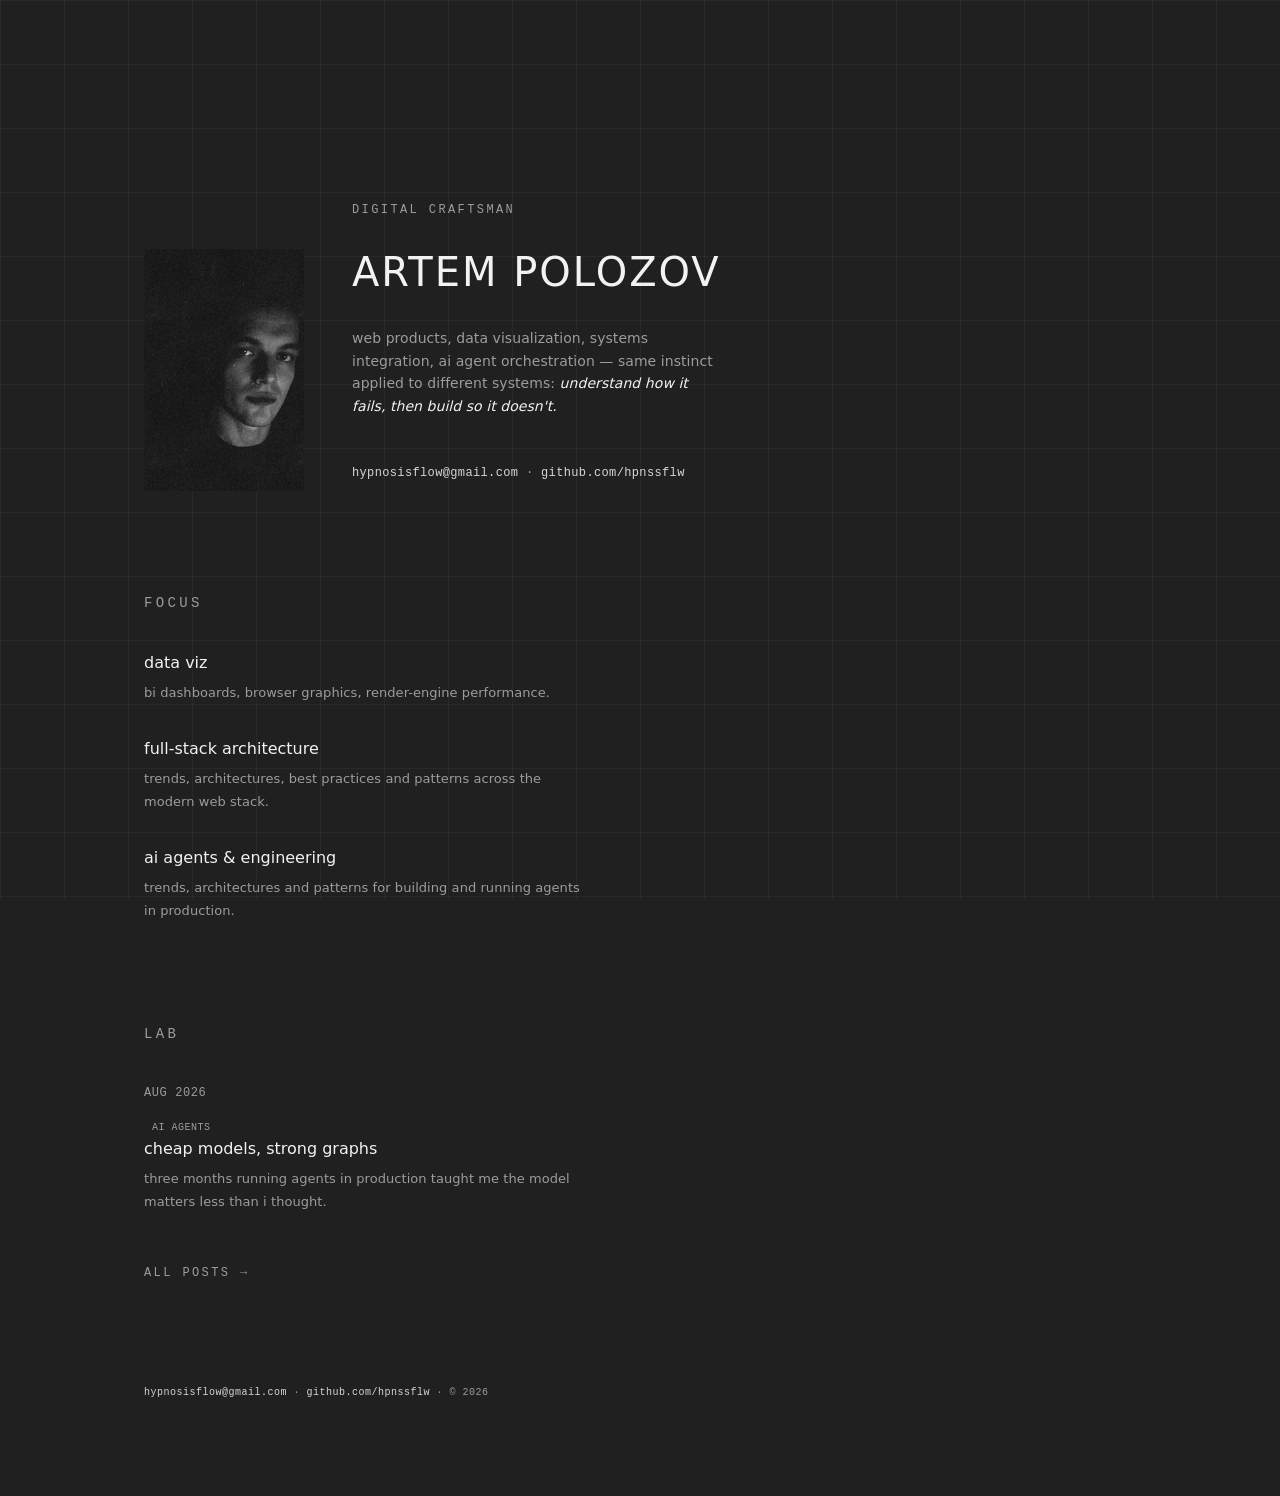
==== index.html @ 7be6c45e "Add AI AGENTS tag to LAB feed and post header Establish .tag styling and add 'AI AGENTS' tag to the " ====
<!DOCTYPE html>
<html lang="en">
<head>
  <meta charset="utf-8">
  <meta name="viewport" content="width=device-width, initial-scale=1">
  <title>Artem Polozov — Digital Craftsman</title>
  <meta name="description" content="Web products, data visualization, systems integration, AI agent orchestration.">
  <meta name="color-scheme" content="dark">
  <meta property="og:title" content="Artem Polozov — Digital Craftsman">
  <meta property="og:description" content="Web products, data visualization, systems integration, AI agent orchestration.">
  <meta property="og:type" content="website">
  <link rel="stylesheet" href="styles.css">
</head>
<body class="home">

  <section id="hero">
    <div class="wrap hero-layout">
      <img class="portrait" src="photo.jpg" width="1242" height="1876" alt="Artem Polozov">
      <div class="hero-body">
        <p class="role">Digital Craftsman</p>
        <h1>Artem Polozov</h1>
        <p class="hero-text">
          Web products, data visualization, systems integration, AI agent
          orchestration — same instinct applied to different systems:
          <span class="accent">understand how it fails, then build so it doesn't.</span>
        </p>
        <p class="contact mono">
          <a href="mailto:hypnosisflow@gmail.com">hypnosisflow@gmail.com</a>
          ·
          <a href="https://github.com/hpnssflw">github.com/hpnssflw</a>
        </p>
      </div>
    </div>
  </section>

  <section id="focus">
    <div class="wrap">
      <p class="section-label">FOCUS</p>
      <ul class="topics">
        <li>
          <span class="topic-name">Data Viz</span>
          <span class="topic-gloss">BI dashboards, browser graphics, render-engine performance.</span>
        </li>
        <li>
          <span class="topic-name">Full-Stack Architecture</span>
          <span class="topic-gloss">trends, architectures, best practices and patterns across the modern web stack.</span>
        </li>
        <li>
          <span class="topic-name">AI Agents &amp; Engineering</span>
          <span class="topic-gloss">trends, architectures and patterns for building and running agents in production.</span>
        </li>
      </ul>
    </div>
  </section>

  <section id="lab">
    <div class="wrap">
      <p class="section-label"><a href="lab/">LAB</a></p>
      <ul class="feed">
        <li>
          <a href="lab/cheap-models-strong-graphs.html">
            <span class="mono date">AUG 2026</span><span class="mono tag">AI AGENTS</span>
            <span class="title">Cheap Models, Strong Graphs</span>
            <span class="excerpt">Three months running agents in production taught me the model matters less than I thought.</span>
          </a>
        </li>
        <!-- следующие посты добавляются сюда же, тем же паттерном -->
      </ul>
      <a href="lab/" class="all-posts">All posts →</a>
    </div>
  </section>

  <footer>
    <div class="wrap">
      <p class="mono">
        <a href="mailto:hypnosisflow@gmail.com">hypnosisflow@gmail.com</a>
        ·
        <a href="https://github.com/hpnssflw">github.com/hpnssflw</a>
        ·
        © 2026
      </p>
    </div>
  </footer>

</body>
</html>
---- styles.css ----
/* ---------------------------------------------------------------
   Digital Craftsman — Artem Polozov
   Design tokens + layout. No framework, no build step.

   Case system — every string is either UPPERCASE or lowercase, never
   Title Case or Sentence case:
     UPPERCASE  → meta and system chrome: labels, dates, navigation
     lowercase  → content: name, prose, post titles, excerpts
   The transform is presentational only. Markup keeps correct capitals
   so titles, alt text and copied text stay properly cased.
   --------------------------------------------------------------- */

:root {
  --bg: #202020;
  --text: #d6d6d6;
  --text-strong: #f2f2f2;
  --muted: #9c9c9c;

  --font-sans: "Inter", -apple-system, BlinkMacSystemFont, "Helvetica Neue",
    "Segoe UI", system-ui, sans-serif;
  --font-mono: "JetBrains Mono", "IBM Plex Mono", ui-monospace,
    SFMono-Regular, "SF Mono", Menlo, Consolas, monospace;

  /* Thin end of the system stack: Segoe UI Light / Helvetica Neue Light.
     200 degrades to the nearest available weight where Thin is absent.
     Reserved for the hero h1 only — everything else reads better at
     normal weight, especially the small mono meta text. */
  --w-thin: 200;
  --w-light: 300;
  --w-normal: 400;

  /* One scale, used everywhere below instead of ad hoc rem/px values.
     Content text sits under 13px throughout (10 · 12); display type —
     the post headline — keeps the larger steps so it still reads as a
     headline. The hero has its own smaller pair below: it sits above
     the fold on every page, so it doesn't need post-headline size to
     carry weight. */
  --fs-2xs: 0.625rem; /* 10 — mono meta: labels, dates, back links */
  --fs-xs: 0.75rem;   /* 12 — role, contact, feed title/excerpt, body copy */
  --fs-md: 1.25rem;   /* 20 — post subtitle */
  --fs-lg: 1.5rem;    /* 24 — post h1 */

  --fs-hero-lead: 0.875rem; /* 14 — hero lead paragraph */
  --fs-hero-name: 2.5rem;   /* 40 — hero h1 on desktop */
  --fs-hero-name-sm: 1.75rem; /* 28 — hero h1 on mobile */

  --measure: 640px;       /* reading column: lab index, post pages */
  --measure-wide: 1040px; /* home page: the 2x hero needs the room */
  --gutter: 24px;
}

* {
  box-sizing: border-box;
}

html {
  font-size: 16px;
  -webkit-text-size-adjust: 100%;
}

body {
  margin: 0;
  background-color: var(--bg);
  background-image: url("assets/grid-texture.svg");
  background-repeat: repeat;
  background-attachment: fixed;
  color: var(--text);
  font-family: var(--font-sans);
  font-size: var(--fs-xs);
  line-height: 1.75;
  font-weight: var(--w-normal);
  letter-spacing: 0.005em;
  -webkit-font-smoothing: antialiased;
  text-rendering: optimizeLegibility;
}

/* Pages inside /lab/ resolve the texture one level up. */
body.subpage {
  background-image: url("../assets/grid-texture.svg");
}

/* --- Shared primitives ---------------------------------------- */

.wrap {
  max-width: var(--measure);
  margin: 0 auto;
  padding: 0 var(--gutter);
}

/* The home page widens every section together — hero, feed and footer — so
   they keep a common left edge. Inner blocks stay constrained by their own
   max-width, so line length never follows the container. */
body.home .wrap {
  max-width: var(--measure-wide);
}

.mono {
  font-family: var(--font-mono);
  font-size: var(--fs-2xs);
  font-weight: var(--w-normal);
  letter-spacing: 0.05em;
}

a {
  color: inherit;
  text-decoration: none;
  transition: color 0.25s ease, outline-color 0.25s ease;
}

a:hover,
a:focus-visible {
  text-decoration: underline;
  text-underline-offset: 0.3em;
  text-decoration-thickness: 1px;
}

a:focus-visible {
  outline: 1px solid var(--muted);
  outline-offset: 4px;
}

/* UPPERCASE — meta: labels, dates, navigation */

.section-label,
#hero .role,
#hero h1,
.feed .date,
.post .date,
.all-posts,
.post .back {
  text-transform: uppercase;
}

.section-label {
  font-family: var(--font-mono);
  font-size: 0.875rem; /* 14 */
  font-weight: var(--w-normal);
  letter-spacing: 0.24em;
  color: var(--muted);
  margin: 0 0 36px;
}

/* lowercase — content: prose, titles, excerpts */

#hero .hero-text,
.feed .title,
.feed .excerpt,
.post h1,
.post .subtitle,
.post .body {
  text-transform: lowercase;
}

/* --- Hero ------------------------------------------------------ */

#hero {
  padding: 200px 0 100px;
}

@keyframes fade-in-up {
  from {
    opacity: 0;
    transform: translateY(10px);
  }
  to {
    opacity: 1;
    transform: translateY(0);
  }
}

/* One-shot entrance on load, staggered top to bottom. `both` holds the
   0%/100% state outside the animation's active range so nothing flashes
   unstyled before it starts or snaps back after it ends. */
#hero .role,
#hero h1,
#hero .hero-text,
#hero .contact,
#hero .portrait {
  animation: fade-in-up 0.7s cubic-bezier(0.16, 1, 0.3, 1) both;
}

#hero .role {
  animation-delay: 0s;
}

#hero .portrait {
  animation-delay: 0.05s;
}

#hero h1 {
  animation-delay: 0.1s;
}

#hero .hero-text {
  animation-delay: 0.2s;
}

#hero .contact {
  animation-delay: 0.3s;
}

/* Portrait left, text right, on one grid so the image can span exactly
   from the name to the contacts. `display: contents` on .hero-body lets
   its children become grid items without changing the markup.

   Row map:  1 role · 2 name · 3 description · 4 contacts
   The portrait occupies column 1, rows 2–4 — flush with the name at top,
   flush with the contact line at bottom. */
.hero-layout {
  display: grid;
  grid-template-columns: auto minmax(0, 1fr);
  column-gap: 48px;
}

.hero-body {
  display: contents;
}

/* Vertical rhythm moves onto the rows the portrait spans, so the image
   ends level with the text instead of hanging below a trailing margin. */
#hero .role {
  grid-column: 2;
  grid-row: 1;
  font-family: var(--font-mono);
  font-size: var(--fs-xs);
  font-weight: var(--w-normal);
  letter-spacing: 0.2em;
  color: var(--muted);
  margin: 0 0 28px;
}

#hero h1 {
  grid-column: 2;
  grid-row: 2;
  font-size: var(--fs-hero-name);
  line-height: 1.15;
  font-weight: var(--w-thin);
  letter-spacing: 0.05em;
  color: var(--text-strong);
  margin: 0 0 26px;
}

#hero .hero-text {
  grid-column: 2;
  grid-row: 3;
  margin: 0;
  font-size: var(--fs-hero-lead);
  line-height: 1.6;
  max-width: 26em;
  color: var(--muted);
}

/* The only accent the monochrome palette allows: the lead-in drops to
   muted, the thesis stays at full strength and turns italic. Contrast of
   value and slope, not of hue. Weight stays light — italic already carries
   the emphasis, and bolding it as well would fight the thin setting. */
.accent {
  color: var(--text-strong);
  font-style: italic;
}

#hero .contact {
  grid-column: 2;
  grid-row: 4;
  margin: 40px 0 0;
  font-size: var(--fs-xs);
  letter-spacing: 0.03em;
}

/* Height comes from the rows it spans, so it always matches the text block.
   grayscale() keeps the page monochrome. */
#hero .portrait {
  grid-column: 1;
  grid-row: 2 / 5;
  align-self: stretch;
  display: block;
  width: 160px;
  height: 100%;
  object-fit: cover;
  object-position: 68% 40%;
  filter: grayscale(1) contrast(1.05);
  transition: transform 0.5s cubic-bezier(0.16, 1, 0.3, 1), filter 0.5s ease;
}

#hero .portrait:hover {
  transform: scale(1.015);
  filter: grayscale(1) contrast(1.1);
}

#hero .contact {
  color: var(--muted);
}

#hero .contact a {
  color: var(--text);
}

/* --- LAB feed -------------------------------------------------- */

#lab {
  padding-bottom: 100px;
}

/* Feed as its own page (/lab/) — needs top air the hero normally provides. */
#lab.standalone {
  padding-top: 140px;
}

.feed {
  list-style: none;
  margin: 0 0 48px;
  padding: 0;
}

.feed li + li {
  margin-top: 48px;
}

.feed a {
  display: block;
  transition: transform 0.3s ease;
}

.feed a:hover,
.feed a:focus-visible {
  text-decoration: none;
  transform: translateX(4px);
}

.feed .date {
  display: block;
  font-size: var(--fs-xs);
  color: var(--muted);
  margin-bottom: 12px;
}

.tag {
  color: var(--muted);
}

.feed .date + .tag,
.post .date + .tag {
  margin-left: 8px;
}

.feed .title {
  display: block;
  font-size: 1rem; /* 16 — a step up from the base 12px content tier */
  font-weight: var(--w-normal);
  letter-spacing: 0;
  color: var(--text-strong);
  line-height: 1.45;
  margin-bottom: 8px;
}

.feed a:hover .title,
.feed a:focus-visible .title {
  text-decoration: underline;
  text-underline-offset: 0.3em;
  text-decoration-thickness: 1px;
}

.feed .excerpt {
  display: block;
  font-size: 0.8125rem; /* 13 */
  color: var(--muted);
  max-width: 34em;
}

.all-posts {
  font-family: var(--font-mono);
  font-size: var(--fs-xs);
  font-weight: var(--w-normal);
  letter-spacing: 0.2em;
  color: var(--muted);
}

/* --- FOCUS ------------------------------------------------------ */

#focus {
  padding-bottom: 100px;
}

.topics {
  list-style: none;
  margin: 0;
  padding: 0;
}

.topics li + li {
  margin-top: 32px;
}

.topic-name {
  display: block;
  font-size: 1rem; /* 16 — matches .feed .title */
  font-weight: var(--w-normal);
  letter-spacing: 0;
  color: var(--text-strong);
  line-height: 1.45;
  margin-bottom: 8px;
  text-transform: lowercase;
}

.topic-gloss {
  display: block;
  font-size: 0.8125rem; /* 13 — matches .feed .excerpt */
  color: var(--muted);
  max-width: 34em;
  text-transform: lowercase;
}

/* --- Post ------------------------------------------------------ */

.post {
  padding: 140px 0 160px;
}

.post .date {
  color: var(--muted);
  margin: 0 0 26px;
}

.post h1 {
  font-size: var(--fs-lg);
  line-height: 1.3;
  font-weight: var(--w-thin);
  letter-spacing: -0.005em;
  color: var(--text-strong);
  margin: 0 0 20px;
}

.post .subtitle {
  font-size: var(--fs-md);
  color: var(--muted);
  margin: 0 0 72px;
  max-width: 34em;
}

.post .body h2 {
  font-size: var(--fs-xs);
  font-weight: var(--w-normal);
  letter-spacing: 0.01em;
  color: var(--text-strong);
  line-height: 1.5;
  margin: 64px 0 16px;
}

/* The numeral is meta, so it stays uppercase-tier styling inside a
   lowercase heading. */
.post .body h2 .num {
  font-family: var(--font-mono);
  font-size: var(--fs-2xs);
  font-weight: var(--w-normal);
  letter-spacing: 0.14em;
  color: var(--muted);
  margin-right: 14px;
}

.post .body p {
  margin: 0 0 20px;
}

.post .body ul {
  margin: 0 0 20px;
  padding-left: 1.2em;
}

.post .body li {
  margin-bottom: 8px;
}

.post .body code {
  font-family: var(--font-mono);
  font-size: 0.875em;
  font-weight: var(--w-normal);
  color: var(--text-strong);
}

.post .body em {
  font-style: italic;
  color: var(--text-strong);
}

.post .back {
  display: inline-block;
  margin-top: 88px;
  font-family: var(--font-mono);
  font-size: var(--fs-2xs);
  font-weight: var(--w-normal);
  letter-spacing: 0.2em;
  color: var(--muted);
}

/* --- Footer ---------------------------------------------------- */

footer {
  padding-bottom: 96px;
}

footer p {
  margin: 0;
  color: var(--muted);
}

footer a {
  color: var(--text);
}

/* --- Mobile ---------------------------------------------------- */

@media (max-width: 640px) {
  :root {
    --gutter: 20px;
  }

  #hero {
    padding: 112px 0 64px;
  }

  /* Not enough width for two columns — the grid collapses back to normal
     flow and the portrait returns to a fixed crop above the text. */
  .hero-layout {
    display: block;
  }

  .hero-body {
    display: block;
  }

  #hero .portrait {
    width: 68px;
    height: 88px;
    margin: 0 0 30px;
  }

  #hero .role {
    letter-spacing: 0.18em;
    margin-bottom: 18px;
  }

  #hero h1 {
    font-size: var(--fs-hero-name-sm);
    margin-bottom: 18px;
  }

  #hero .contact {
    margin-top: 34px;
  }

  #lab {
    padding-bottom: 64px;
  }

  #lab.standalone {
    padding-top: 88px;
  }

  .feed li + li {
    margin-top: 40px;
  }

  .post {
    padding: 88px 0 96px;
  }

  .post h1 {
    font-size: var(--fs-md);
  }

  .post .subtitle {
    margin-bottom: 56px;
  }

  footer {
    padding-bottom: 64px;
  }
}

/* --- Motion -------------------------------------------------------- */

@media (prefers-reduced-motion: reduce) {
  * {
    animation-duration: 0.01ms !important;
    animation-delay: 0s !important;
    transition-duration: 0.01ms !important;
  }
}
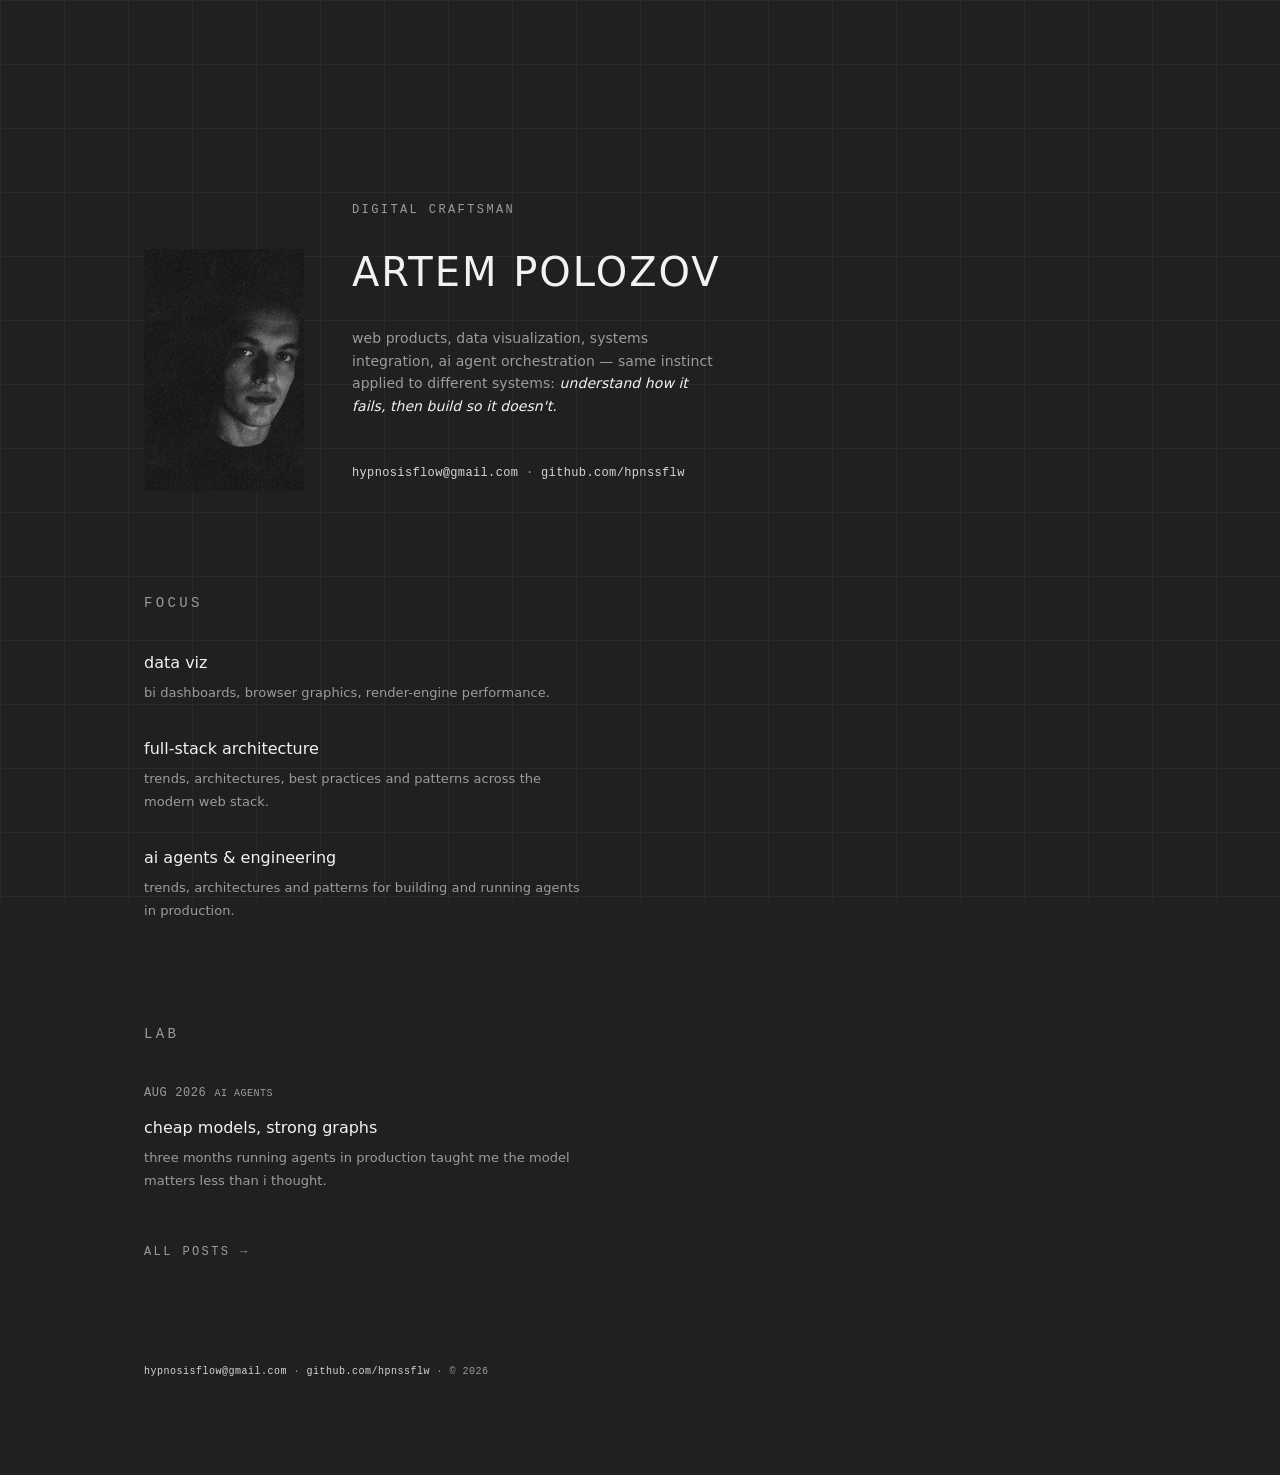
==== commit 9fd0bec3: "Fix tag rendering and case enforcement in LAB feed Fixed two issues from code review: 1. Date and ta" ====
--- a/index.html
+++ b/index.html
@@ -59,7 +59,7 @@
       <ul class="feed">
         <li>
           <a href="lab/cheap-models-strong-graphs.html">
-            <span class="mono date">AUG 2026</span><span class="mono tag">AI AGENTS</span>
+            <span class="meta"><span class="mono date">AUG 2026</span><span class="mono tag">AI AGENTS</span></span>
             <span class="title">Cheap Models, Strong Graphs</span>
             <span class="excerpt">Three months running agents in production taught me the model matters less than I thought.</span>
           </a>
--- a/styles.css
+++ b/styles.css
@@ -127,7 +127,8 @@
 .feed .date,
 .post .date,
 .all-posts,
-.post .back {
+.post .back,
+.tag {
   text-transform: uppercase;
 }
 
@@ -328,9 +329,14 @@
 }
 
 .feed .date {
-  display: block;
   font-size: var(--fs-xs);
   color: var(--muted);
+}
+
+.feed .meta {
+  display: flex;
+  align-items: baseline;
+  gap: 8px;
   margin-bottom: 12px;
 }
 
@@ -338,7 +344,6 @@
   color: var(--muted);
 }
 
-.feed .date + .tag,
 .post .date + .tag {
   margin-left: 8px;
 }
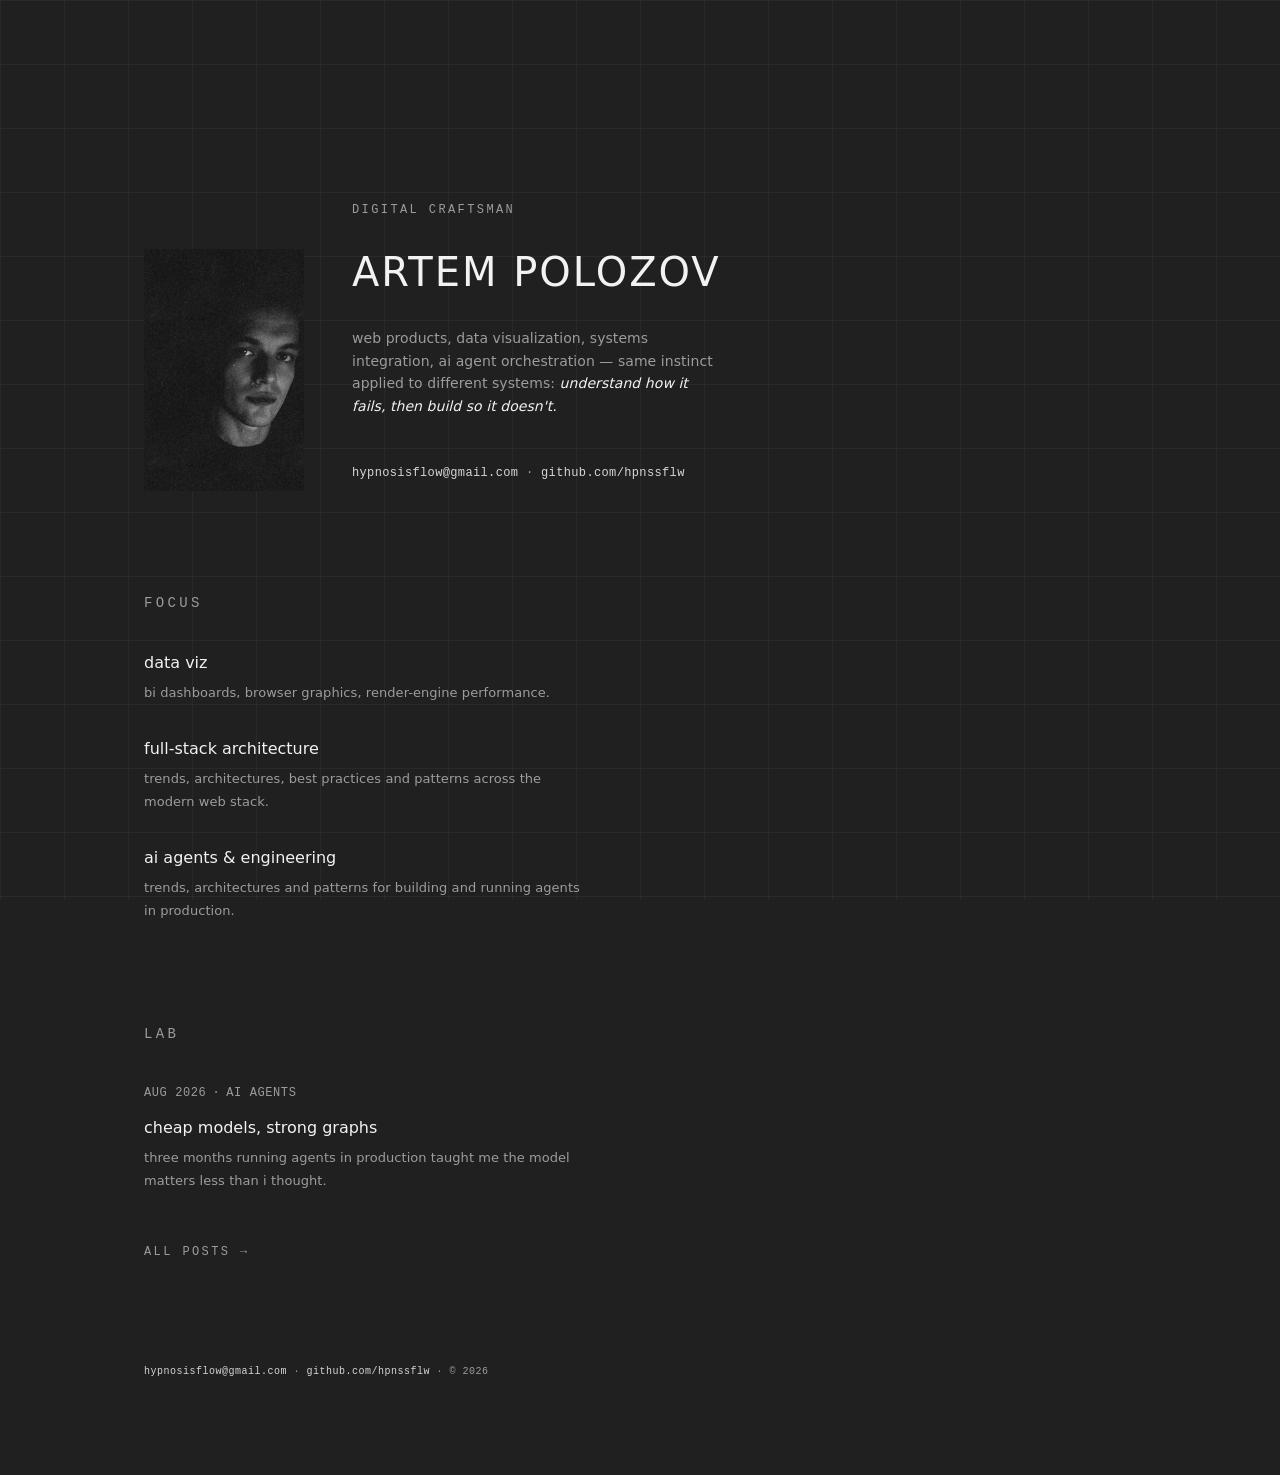
==== commit 2fd75296: "Fix LAB tag separator, feed font-size mismatch, FOCUS case system and mobile spacing - Add a middot " ====
--- a/index.html
+++ b/index.html
@@ -59,7 +59,7 @@
       <ul class="feed">
         <li>
           <a href="lab/cheap-models-strong-graphs.html">
-            <span class="meta"><span class="mono date">AUG 2026</span><span class="mono tag">AI AGENTS</span></span>
+            <span class="meta"><span class="mono date">AUG 2026</span><span class="mono sep">·</span><span class="mono tag">AI AGENTS</span></span>
             <span class="title">Cheap Models, Strong Graphs</span>
             <span class="excerpt">Three months running agents in production taught me the model matters less than I thought.</span>
           </a>
--- a/styles.css
+++ b/styles.css
@@ -148,7 +148,9 @@
 .feed .excerpt,
 .post h1,
 .post .subtitle,
-.post .body {
+.post .body,
+.topic-name,
+.topic-gloss {
   text-transform: lowercase;
 }
 
@@ -336,16 +338,27 @@
 .feed .meta {
   display: flex;
   align-items: baseline;
-  gap: 8px;
+  gap: 6px;
   margin-bottom: 12px;
 }
 
+/* Tag rides at the same size as the date it sits next to — .feed .date
+   wins fs-xs by specificity above, so .tag and .sep need the same bump
+   here or they'd render smaller (10px .mono default) next to a 12px date. */
+.feed .meta .tag,
+.feed .meta .sep {
+  font-size: var(--fs-xs);
+}
+
 .tag {
   color: var(--muted);
 }
 
-.post .date + .tag {
-  margin-left: 8px;
+/* "·" between date and tag — same muted mono treatment as the date/tag
+   spans it sits between (see hero contact line / footer for the same
+   separator convention on plain, non-mono text). */
+.sep {
+  color: var(--muted);
 }
 
 .feed .title {
@@ -404,7 +417,6 @@
   color: var(--text-strong);
   line-height: 1.45;
   margin-bottom: 8px;
-  text-transform: lowercase;
 }
 
 .topic-gloss {
@@ -412,7 +424,6 @@
   font-size: 0.8125rem; /* 13 — matches .feed .excerpt */
   color: var(--muted);
   max-width: 34em;
-  text-transform: lowercase;
 }
 
 /* --- Post ------------------------------------------------------ */
@@ -423,6 +434,15 @@
 
 .post .date {
   color: var(--muted);
+}
+
+/* Same flat date + sep + tag pattern as .feed .meta, just block instead of
+   flex-in-a-link; carries the margin-bottom the old single .date <p> used
+   to own. */
+.post .meta {
+  display: flex;
+  align-items: baseline;
+  gap: 6px;
   margin: 0 0 26px;
 }
 
@@ -553,6 +573,14 @@
     margin-top: 34px;
   }
 
+  #focus {
+    padding-bottom: 64px;
+  }
+
+  .topics li + li {
+    margin-top: 24px;
+  }
+
   #lab {
     padding-bottom: 64px;
   }
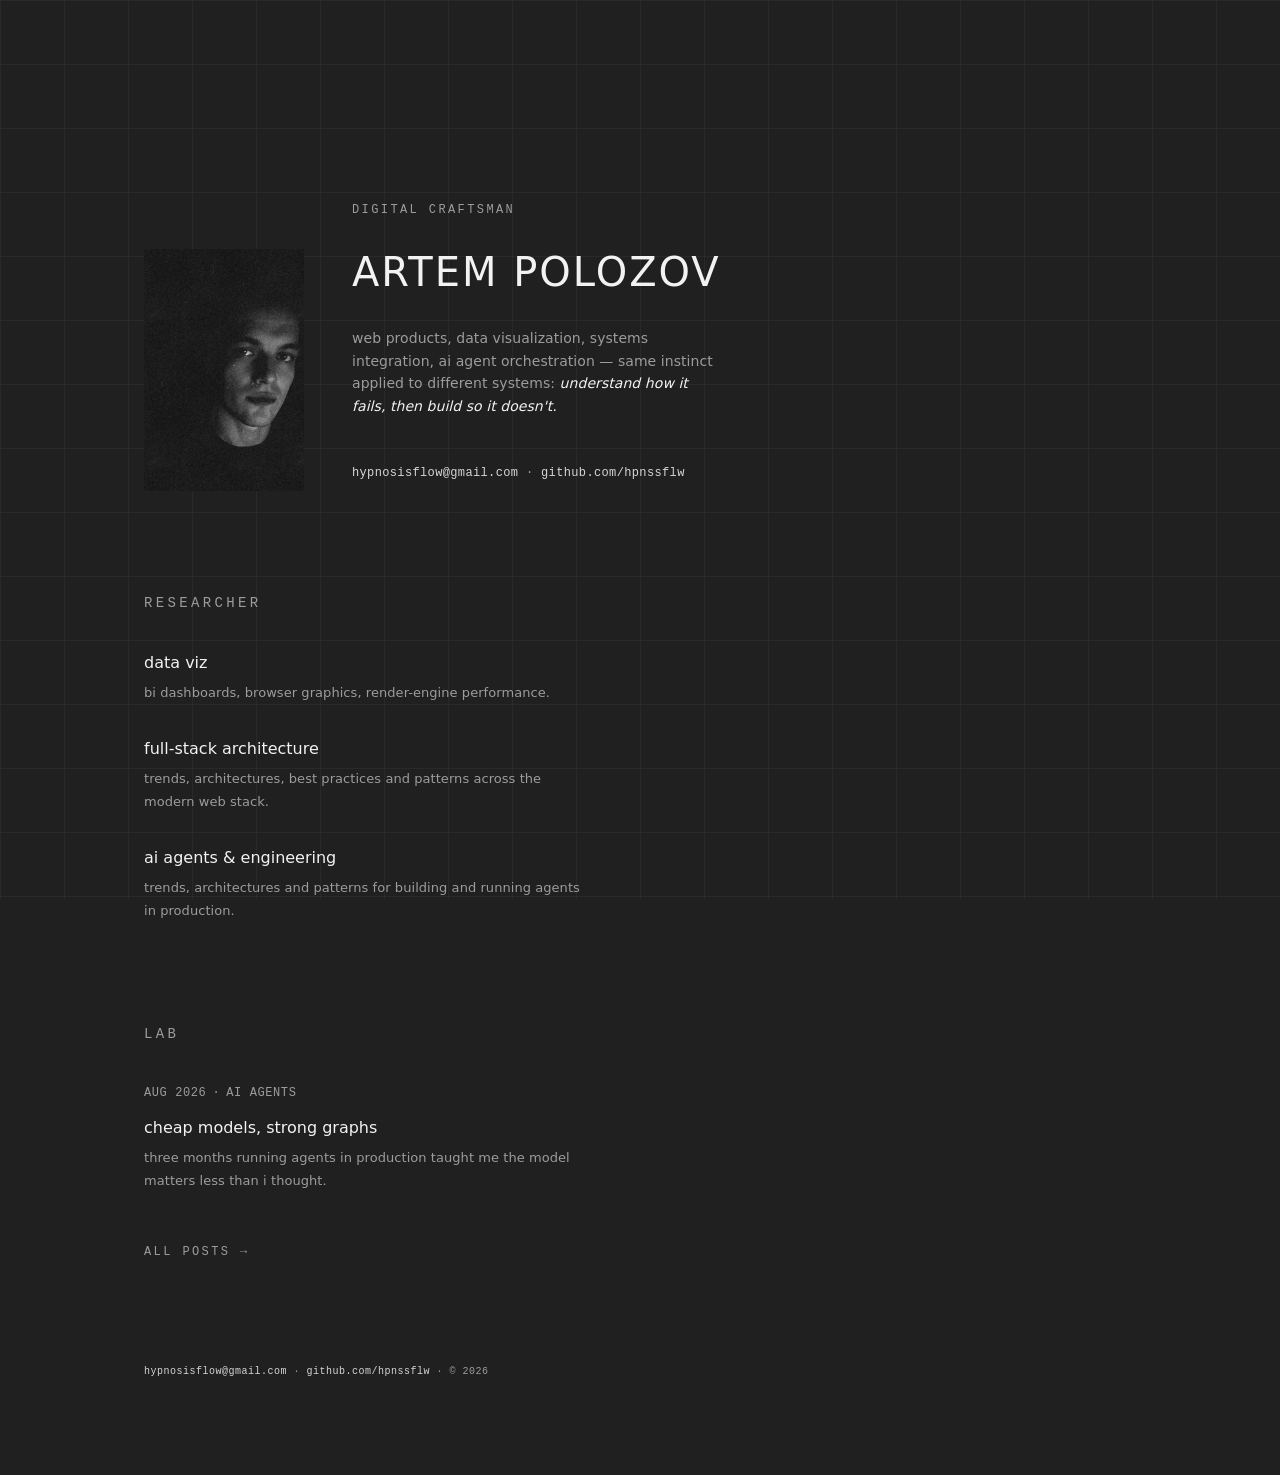
==== commit 99e554ac: "Rename FOCUS section to RESEARCHER Renames the section id, URL path (/focus/ -> /researcher/), page " ====
--- a/index.html
+++ b/index.html
@@ -33,9 +33,9 @@
     </div>
   </section>
 
-  <section id="focus">
+  <section id="researcher">
     <div class="wrap">
-      <p class="section-label">FOCUS</p>
+      <p class="section-label"><a href="researcher/">RESEARCHER</a></p>
       <ul class="topics">
         <li>
           <span class="topic-name">Data Viz</span>
--- a/styles.css
+++ b/styles.css
@@ -74,7 +74,7 @@
   text-rendering: optimizeLegibility;
 }
 
-/* Pages inside /lab/ resolve the texture one level up. */
+/* Pages one level down (/lab/, /researcher/) resolve the texture one level up. */
 body.subpage {
   background-image: url("../assets/grid-texture.svg");
 }
@@ -393,10 +393,16 @@
   color: var(--muted);
 }
 
-/* --- FOCUS ------------------------------------------------------ */
-
-#focus {
+/* --- RESEARCHER -------------------------------------------------- */
+
+#researcher {
   padding-bottom: 100px;
+}
+
+/* Standalone page (/researcher/) — needs top air the hero normally provides.
+   Same pattern as #lab.standalone. */
+#researcher.standalone {
+  padding-top: 140px;
 }
 
 .topics {
@@ -430,6 +436,14 @@
 
 .post {
   padding: 140px 0 160px;
+}
+
+/* The plan article is nested inside #researcher.standalone, not a standalone
+   page of its own — it doesn't need .post's page-level vertical padding,
+   just separation from the topics list above it. */
+.post.plan {
+  padding: 0;
+  margin: 96px 0 64px;
 }
 
 .post .date {
@@ -573,8 +587,12 @@
     margin-top: 34px;
   }
 
-  #focus {
+  #researcher {
     padding-bottom: 64px;
+  }
+
+  #researcher.standalone {
+    padding-top: 88px;
   }
 
   .topics li + li {
@@ -595,6 +613,10 @@
 
   .post {
     padding: 88px 0 96px;
+  }
+
+  .post.plan {
+    margin: 56px 0 40px;
   }
 
   .post h1 {
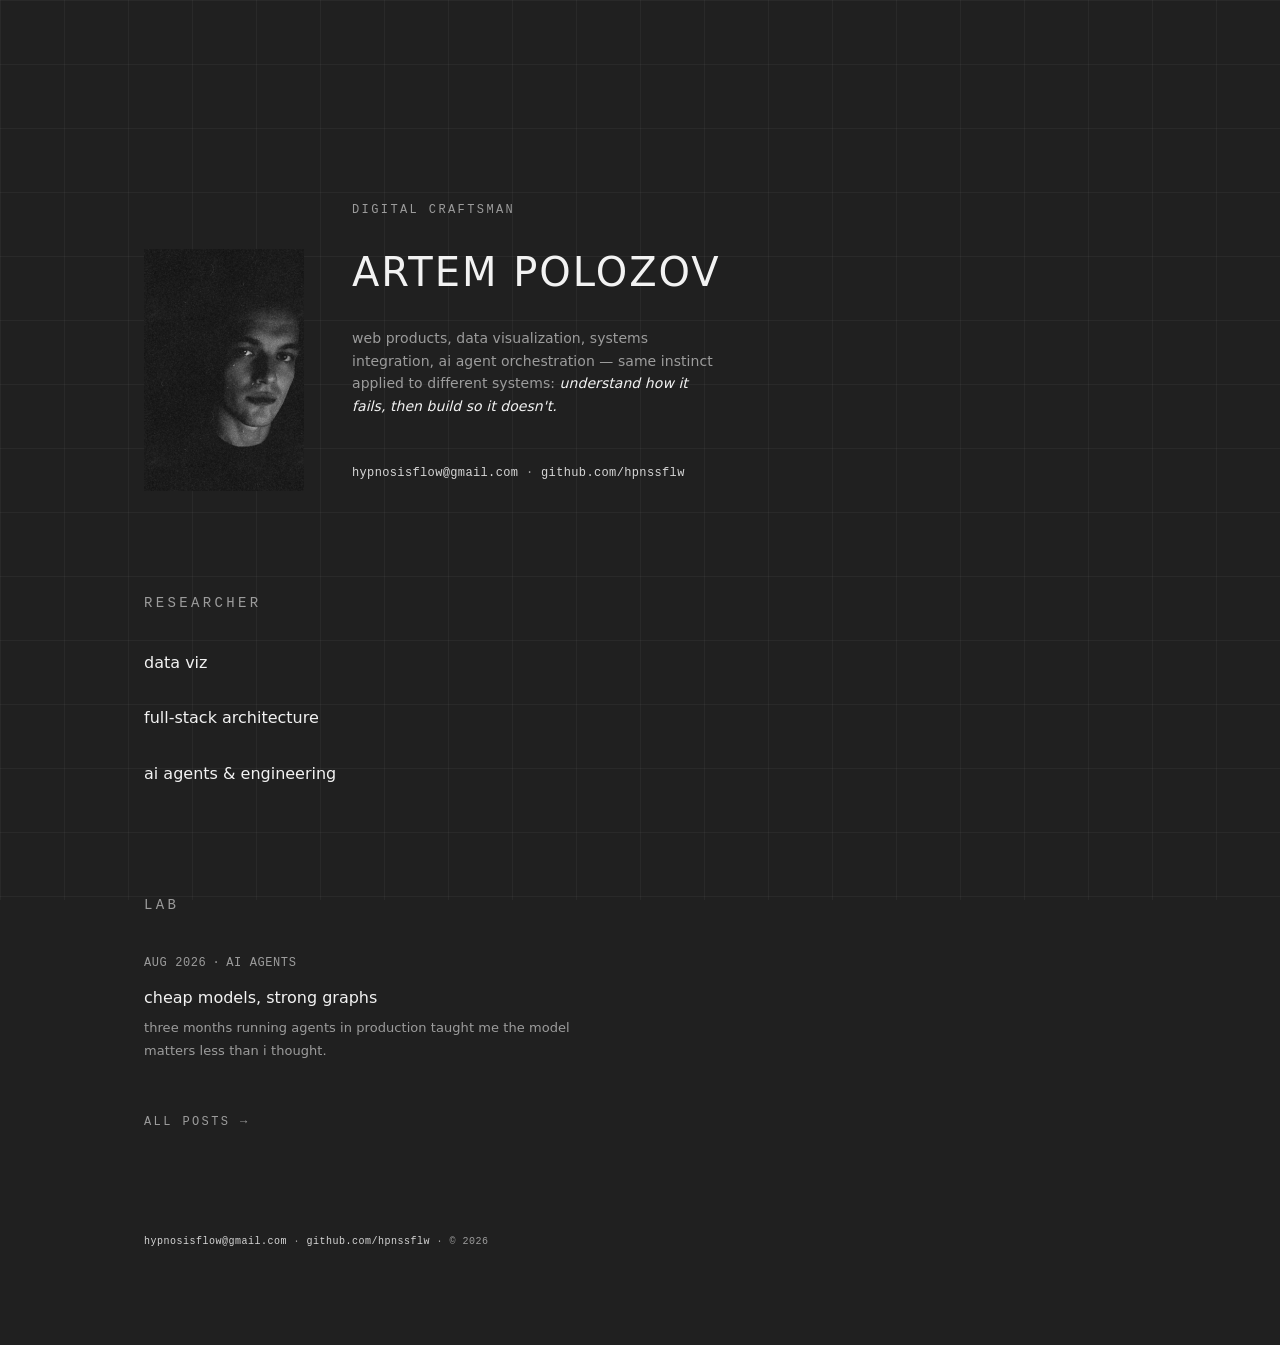
==== commit 4cdcd766: "Simplify homepage topics to headers, link AI Agents to /researcher/ Drops the gloss line from each h" ====
--- a/index.html
+++ b/index.html
@@ -39,15 +39,12 @@
       <ul class="topics">
         <li>
           <span class="topic-name">Data Viz</span>
-          <span class="topic-gloss">BI dashboards, browser graphics, render-engine performance.</span>
         </li>
         <li>
           <span class="topic-name">Full-Stack Architecture</span>
-          <span class="topic-gloss">trends, architectures, best practices and patterns across the modern web stack.</span>
         </li>
         <li>
-          <span class="topic-name">AI Agents &amp; Engineering</span>
-          <span class="topic-gloss">trends, architectures and patterns for building and running agents in production.</span>
+          <a class="topic-name" href="researcher/">AI Agents &amp; Engineering</a>
         </li>
       </ul>
     </div>
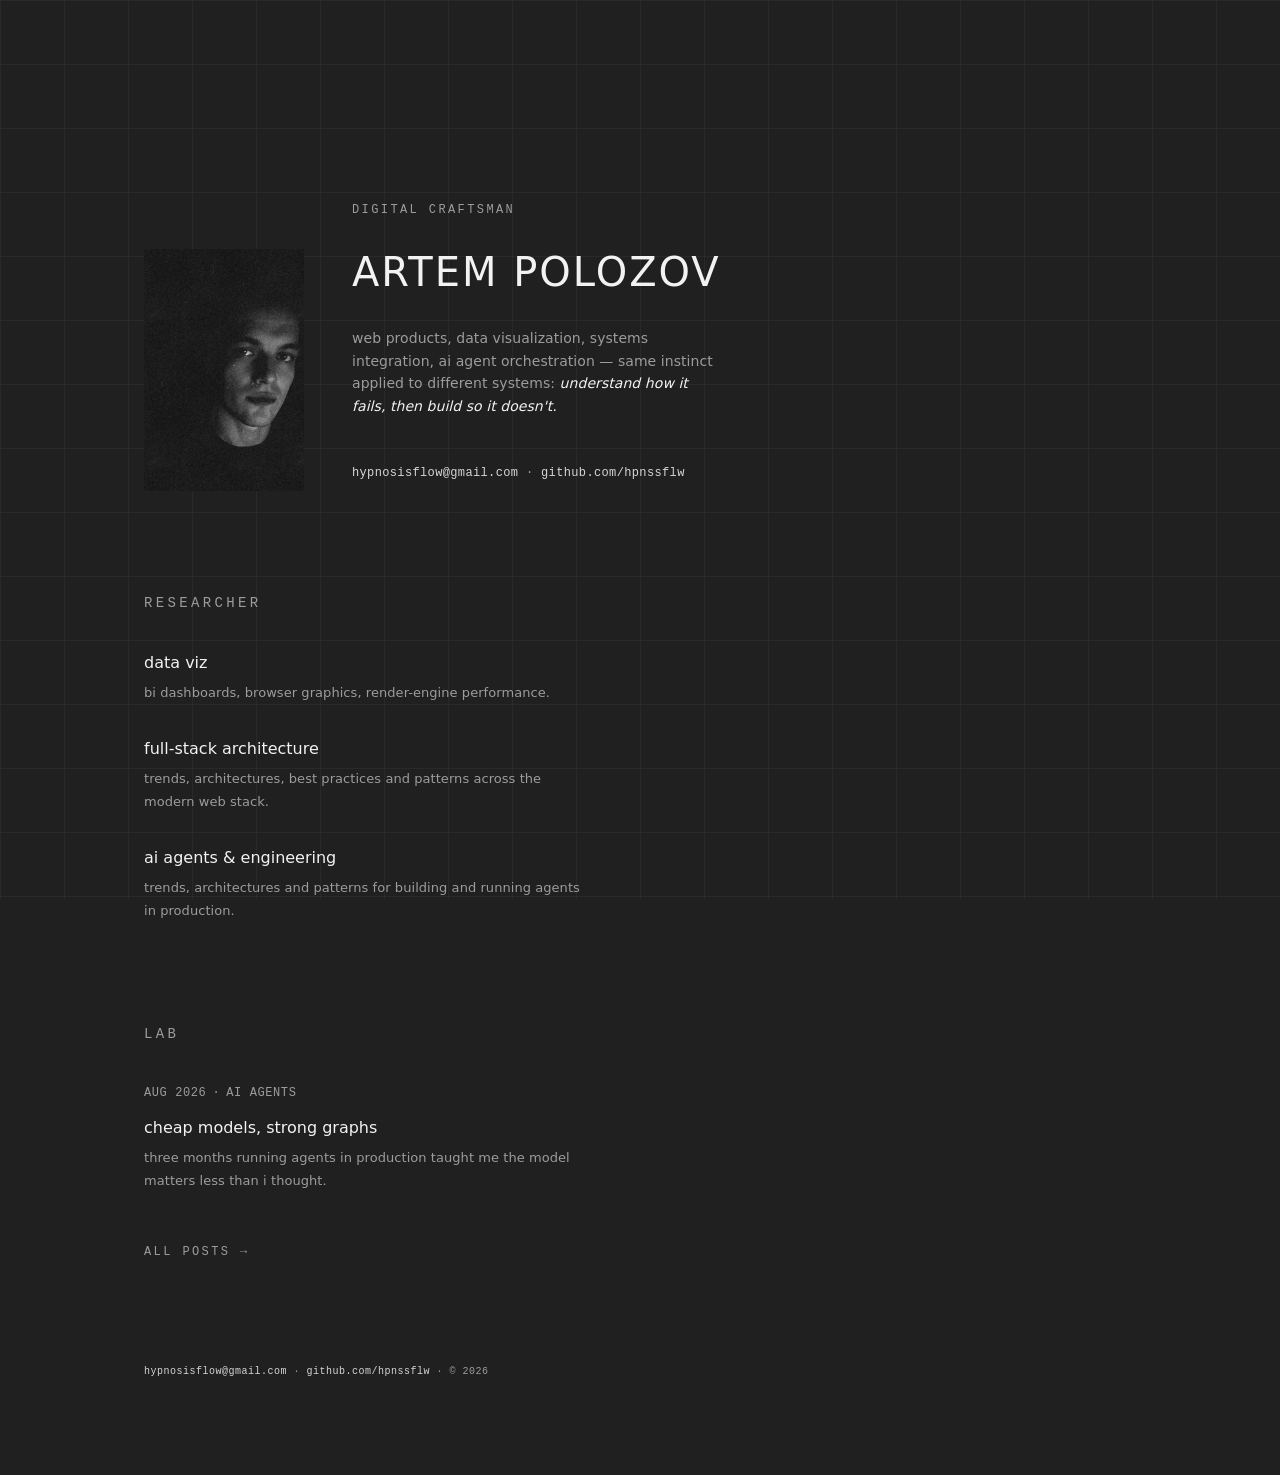
==== commit 4b522531: "Revert "Simplify homepage topics to headers, link AI Agents to /researcher/" This reverts commit 4cd" ====
--- a/index.html
+++ b/index.html
@@ -39,12 +39,15 @@
       <ul class="topics">
         <li>
           <span class="topic-name">Data Viz</span>
+          <span class="topic-gloss">BI dashboards, browser graphics, render-engine performance.</span>
         </li>
         <li>
           <span class="topic-name">Full-Stack Architecture</span>
+          <span class="topic-gloss">trends, architectures, best practices and patterns across the modern web stack.</span>
         </li>
         <li>
-          <a class="topic-name" href="researcher/">AI Agents &amp; Engineering</a>
+          <span class="topic-name">AI Agents &amp; Engineering</span>
+          <span class="topic-gloss">trends, architectures and patterns for building and running agents in production.</span>
         </li>
       </ul>
     </div>
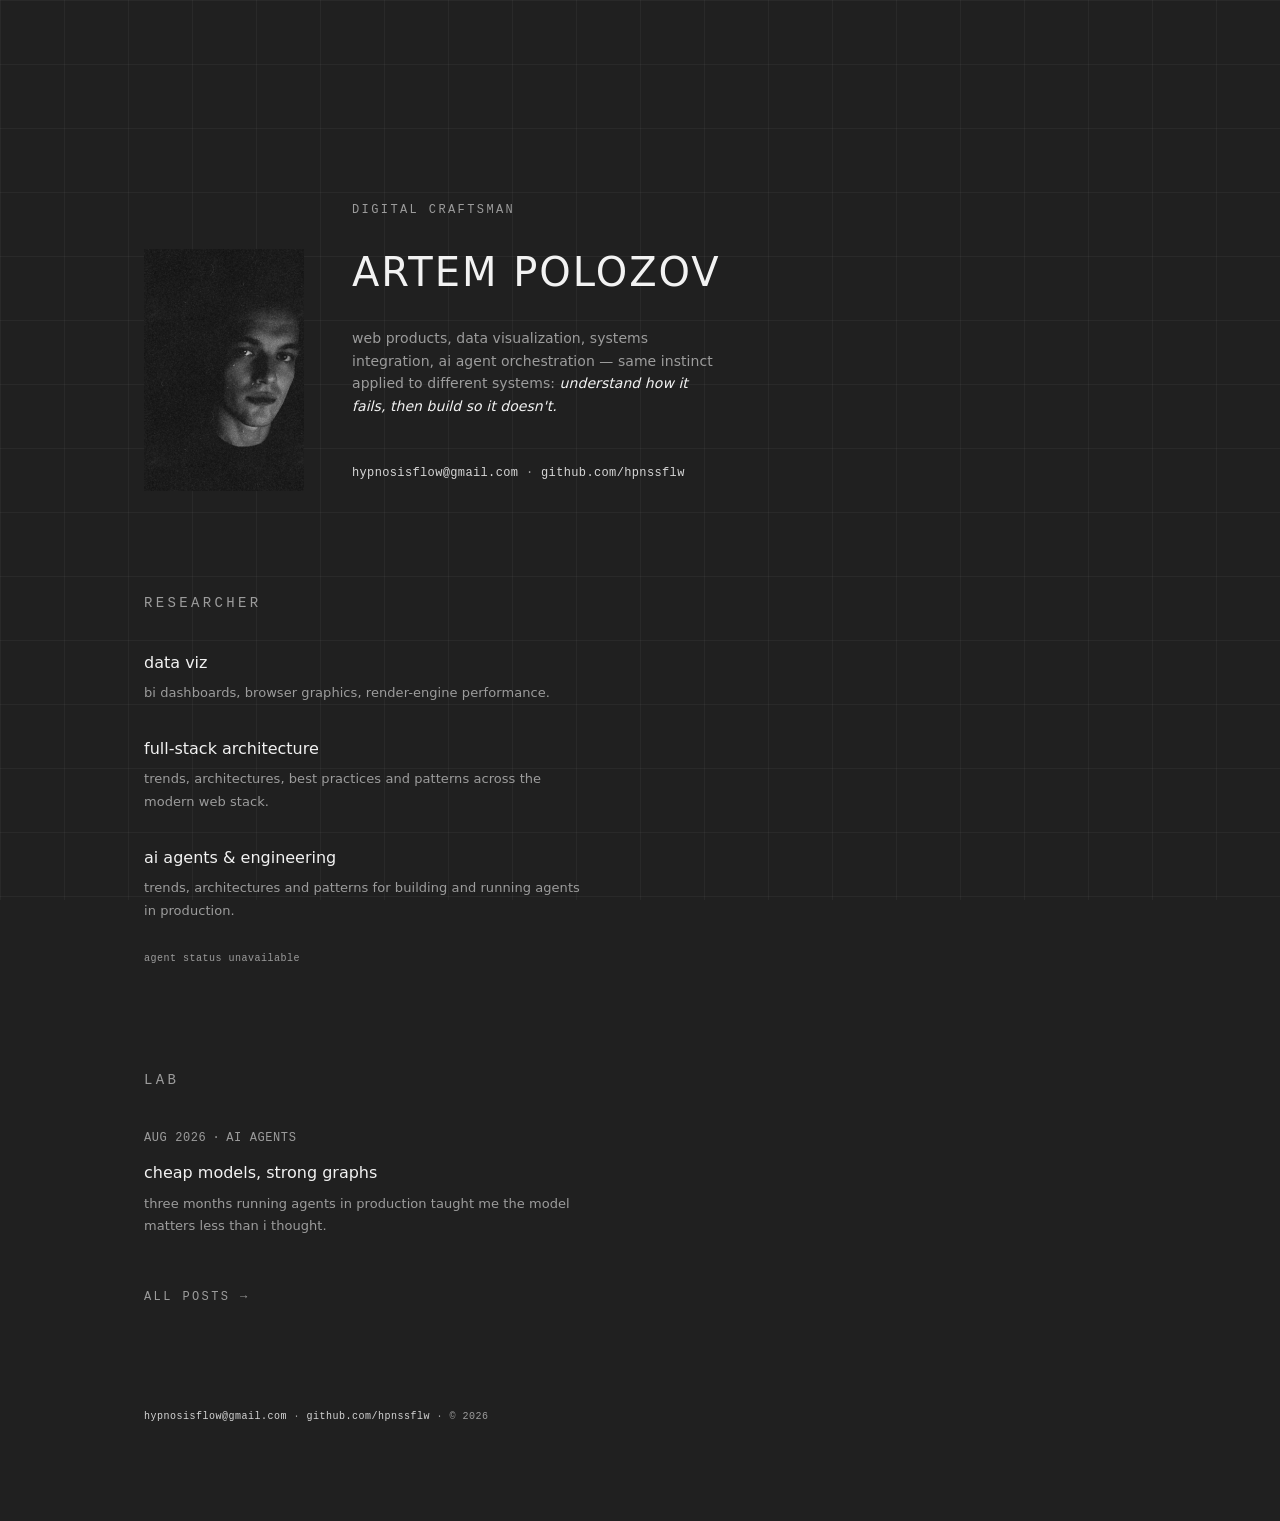
==== commit 02797dce: "Add the homepage agent status widget" ====
--- a/index.html
+++ b/index.html
@@ -50,6 +50,7 @@
           <span class="topic-gloss">trends, architectures and patterns for building and running agents in production.</span>
         </li>
       </ul>
+      <div id="agent-widget"></div>
     </div>
   </section>
 
@@ -70,6 +71,8 @@
     </div>
   </section>
 
+  <script src="assets/agent-widget.js" defer></script>
+
   <footer>
     <div class="wrap">
       <p class="mono">
--- a/styles.css
+++ b/styles.css
@@ -253,10 +253,12 @@
   color: var(--muted);
 }
 
-/* The only accent the monochrome palette allows: the lead-in drops to
-   muted, the thesis stays at full strength and turns italic. Contrast of
-   value and slope, not of hue. Weight stays light — italic already carries
-   the emphasis, and bolding it as well would fight the thin setting. */
+/* One of two deliberate breaks from the otherwise monochrome palette: the
+   lead-in drops to muted, the thesis stays at full strength and turns
+   italic. Contrast of value and slope, not of hue. Weight stays light —
+   italic already carries the emphasis, and bolding it as well would fight
+   the thin setting. The other break is the agent status widget's
+   lime/red accents, further down this file. */
 .accent {
   color: var(--text-strong);
   font-style: italic;
@@ -415,6 +417,14 @@
   margin-top: 32px;
 }
 
+/* Standalone page (/researcher/) — the topics list and the plan link below
+   it aren't followed by the section's own bottom padding immediately, so
+   each needs to supply its own gap to the next block. */
+#researcher.standalone .topics,
+#researcher.standalone .plan-link {
+  margin-bottom: 48px;
+}
+
 .topic-name {
   display: block;
   font-size: 1rem; /* 16 — matches .feed .title */
@@ -436,14 +446,6 @@
 
 .post {
   padding: 140px 0 160px;
-}
-
-/* The plan article is nested inside #researcher.standalone, not a standalone
-   page of its own — it doesn't need .post's page-level vertical padding,
-   just separation from the topics list above it. */
-.post.plan {
-  padding: 0;
-  margin: 96px 0 64px;
 }
 
 .post .date {
@@ -615,10 +617,6 @@
     padding: 88px 0 96px;
   }
 
-  .post.plan {
-    margin: 56px 0 40px;
-  }
-
   .post h1 {
     font-size: var(--fs-md);
   }
@@ -641,3 +639,95 @@
     transition-duration: 0.01ms !important;
   }
 }
+
+/* --- Agent status widget ----------------------------------------
+   Terminal aesthetic layered on top of the site's monochrome system —
+   the second deliberate palette break, see the .accent comment above.
+   Lime = online/kept, red = stale/dropped. .agent-widget is the
+   homepage-sized preview; .agent-dashboard (researcher/agent.html) is
+   the full view. Both are populated by assets/agent-widget.js. */
+
+:root {
+  --agent-bg: #141414;
+  --agent-border: #2a2a2a;
+  --agent-lime: #7cfc00;
+  --agent-red: #ff4d4d;
+}
+
+/* The mount points (#agent-widget on the homepage, #agent-dashboard on
+   researcher/agent.html) carry only an id in the markup — assets/agent-
+   widget.js replaces their innerHTML entirely, so the styled "card" lives
+   on .agent-widget-link (homepage: the mount's whole content is one
+   <a>) and directly on #agent-dashboard (not a link, so no wrapper
+   needed). Do not select `.agent-widget` / `.agent-dashboard` as classes
+   — neither element has one. */
+
+#agent-widget {
+  margin-top: 28px;
+}
+
+.agent-widget-link {
+  display: block;
+  font-family: var(--font-mono);
+  font-size: var(--fs-2xs);
+  line-height: 1.7;
+  color: var(--text);
+  text-decoration: none;
+  background: var(--agent-bg);
+  border: 1px solid var(--agent-border);
+  border-radius: 4px;
+  padding: 14px 16px;
+  transition: border-color 0.25s ease, transform 0.25s ease;
+}
+
+.agent-widget-link:hover,
+.agent-widget-link:focus-visible {
+  text-decoration: none;
+  border-color: #4d4d4d;
+  transform: translateX(2px);
+}
+
+.agent-dot-online {
+  color: var(--agent-lime);
+}
+
+.agent-dot-stale {
+  color: var(--agent-red);
+}
+
+.agent-muted {
+  color: var(--muted);
+}
+
+.agent-arrow {
+  color: var(--muted);
+}
+
+.agent-spark {
+  color: var(--agent-lime);
+  letter-spacing: 1px;
+}
+
+.agent-spark-zero {
+  color: var(--agent-red);
+}
+
+.agent-count {
+  color: var(--agent-lime);
+}
+
+.agent-unavailable {
+  color: var(--muted);
+  margin: 0;
+}
+
+.agent-tagline {
+  display: block;
+  color: var(--muted);
+  font-style: italic;
+}
+
+#agent-dashboard p.agent-tagline {
+  margin: 4px 0 10px;
+  max-width: 42em;
+}
